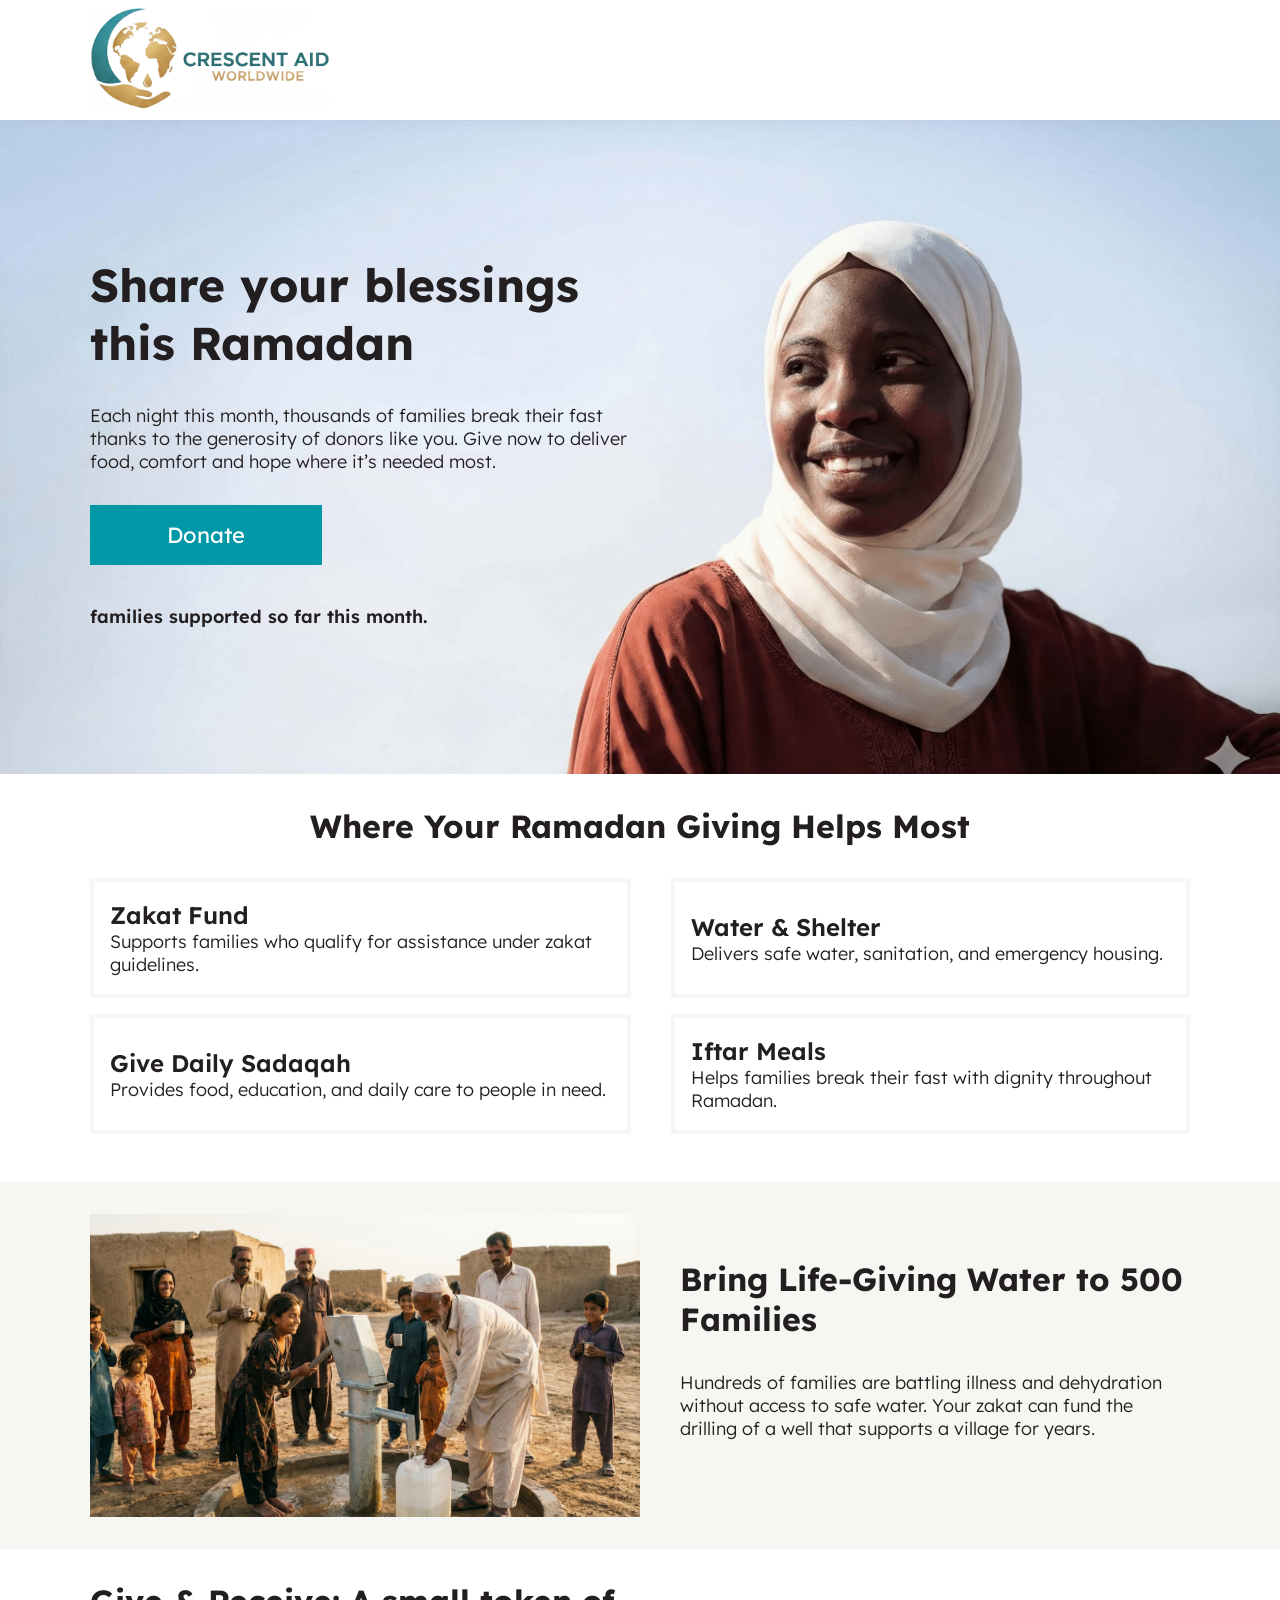
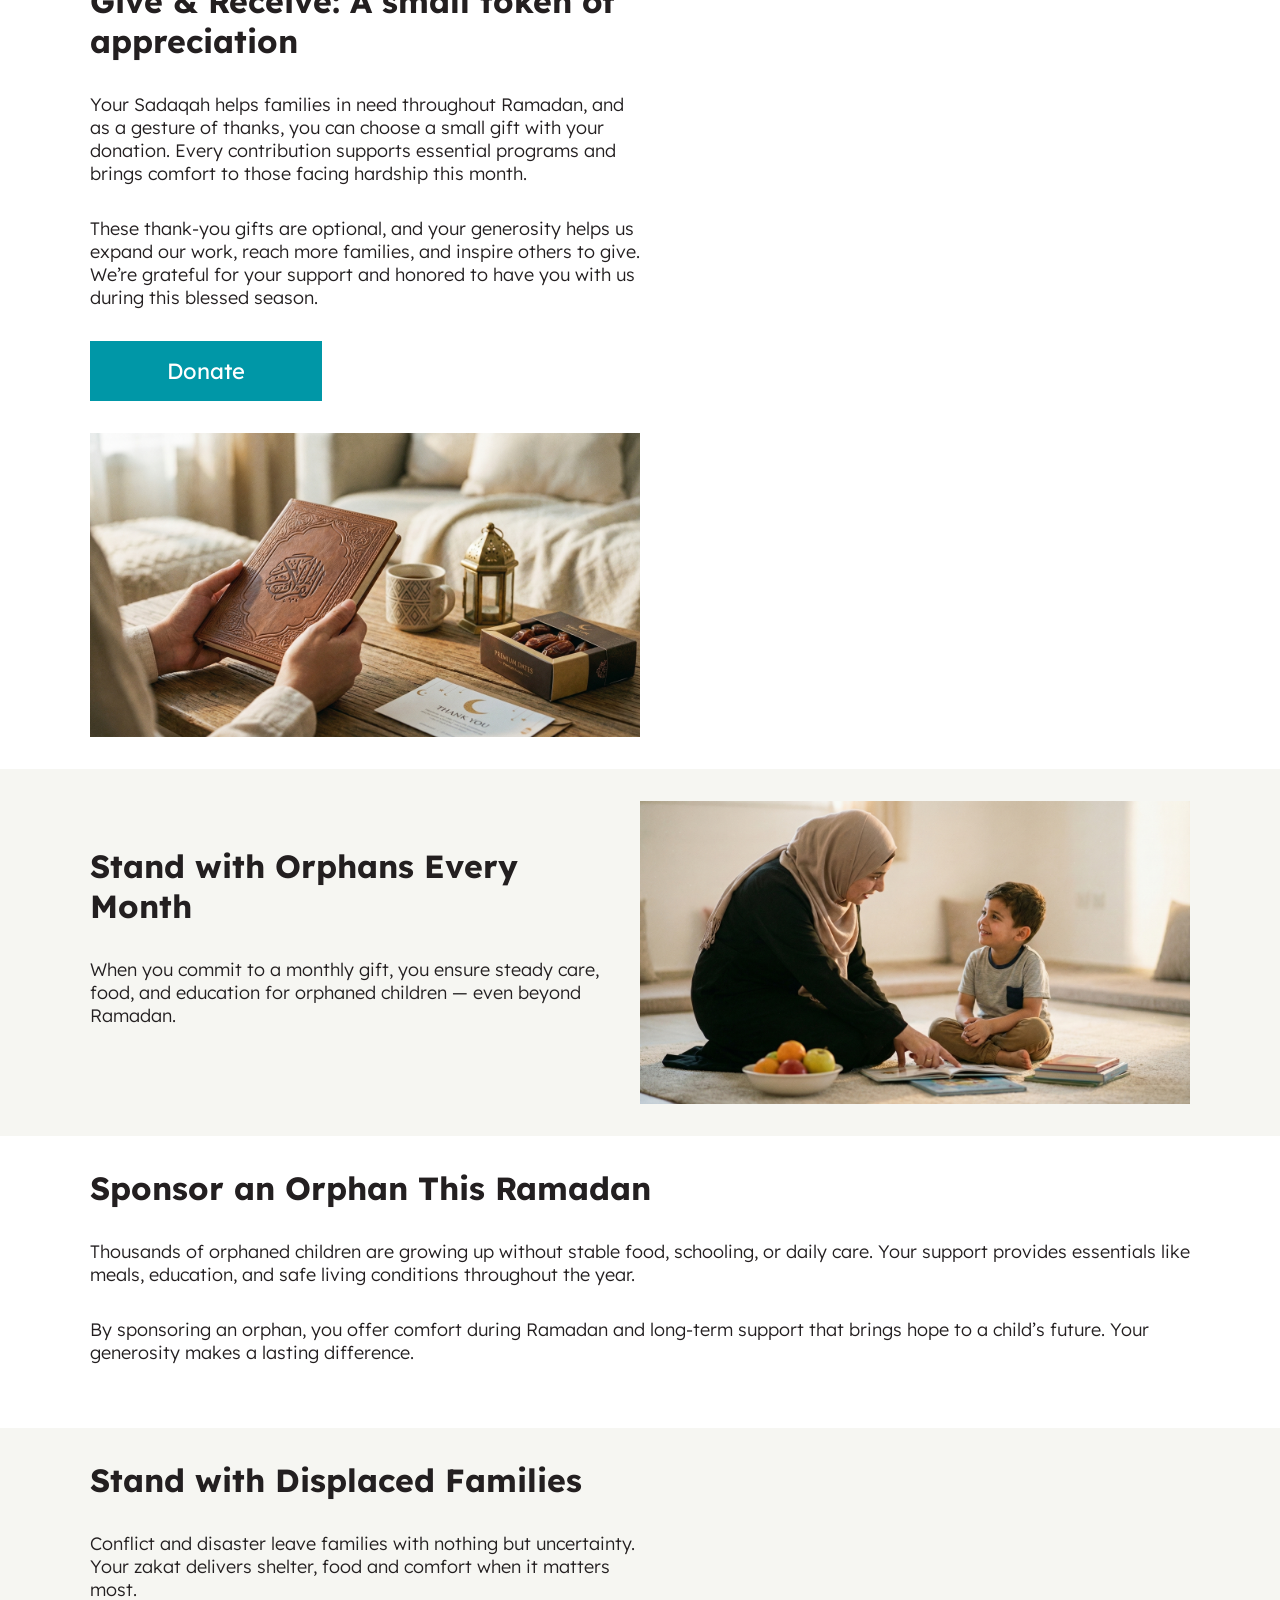
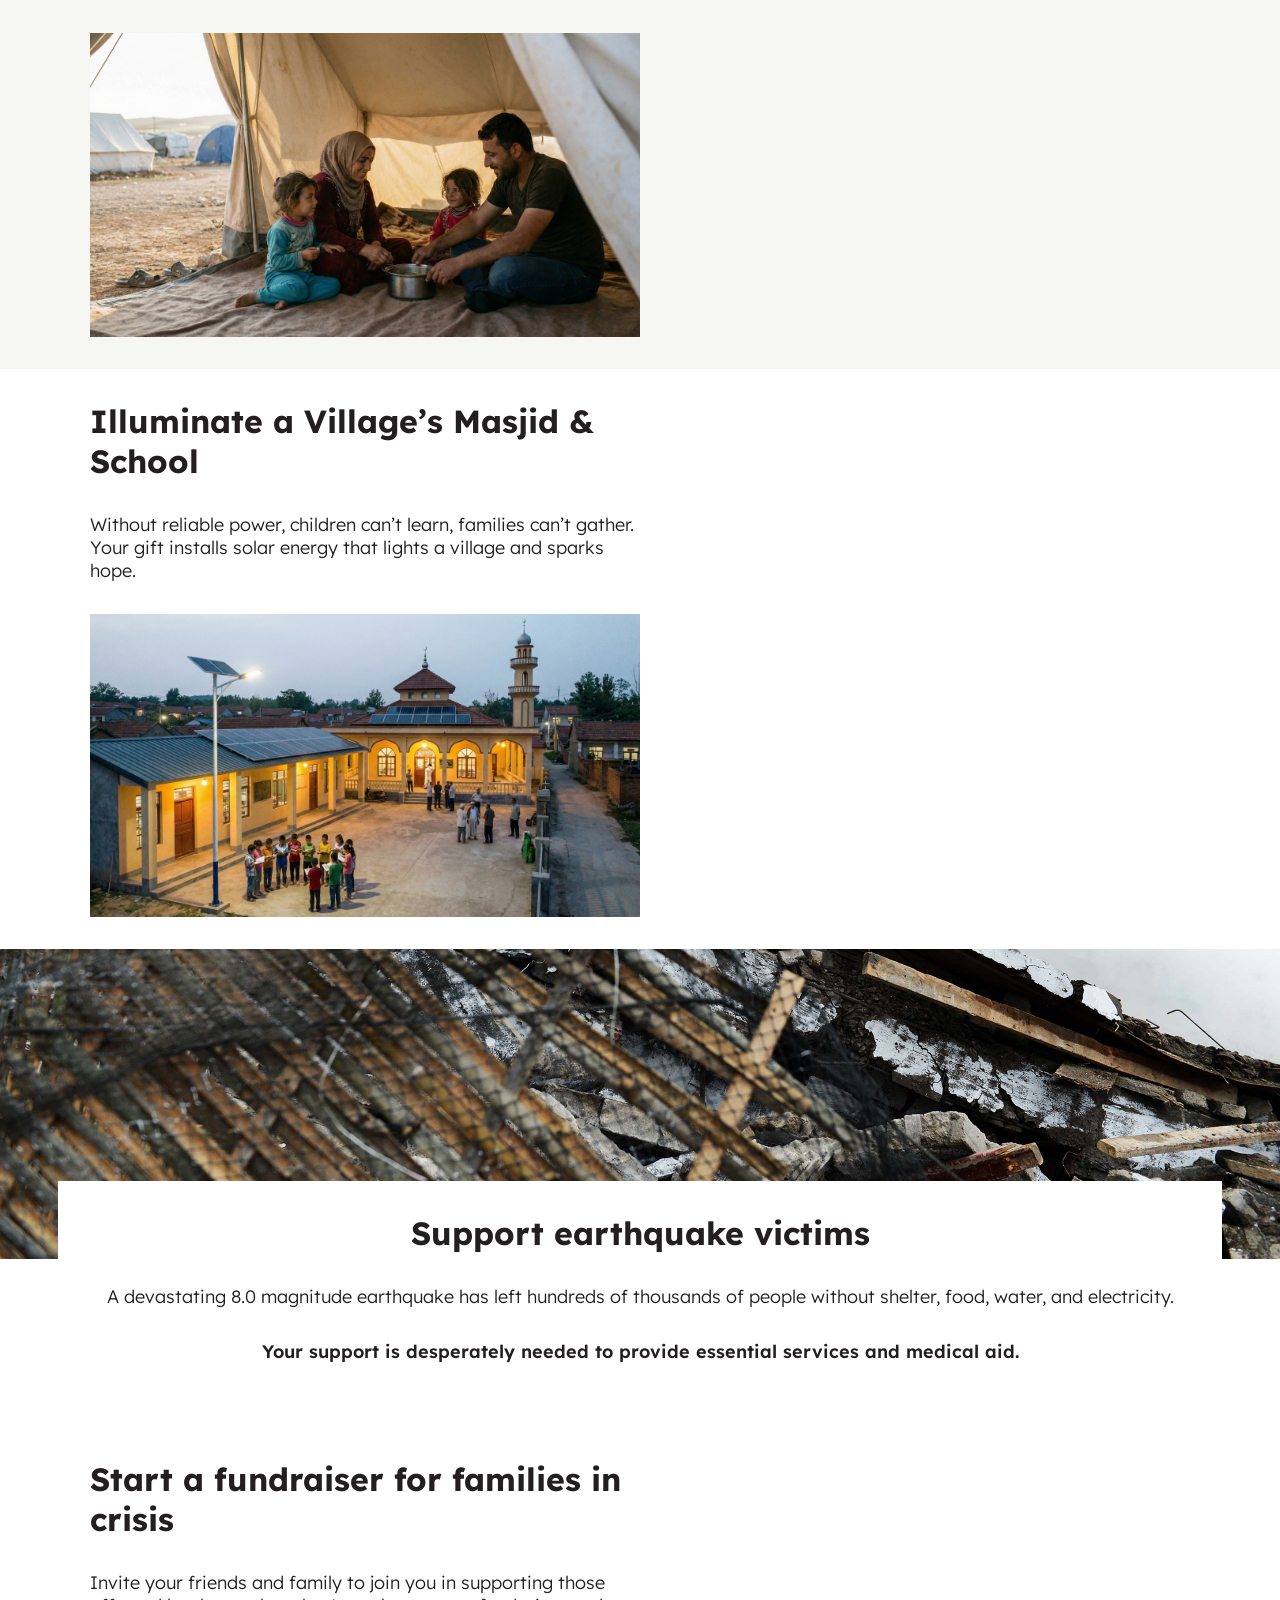
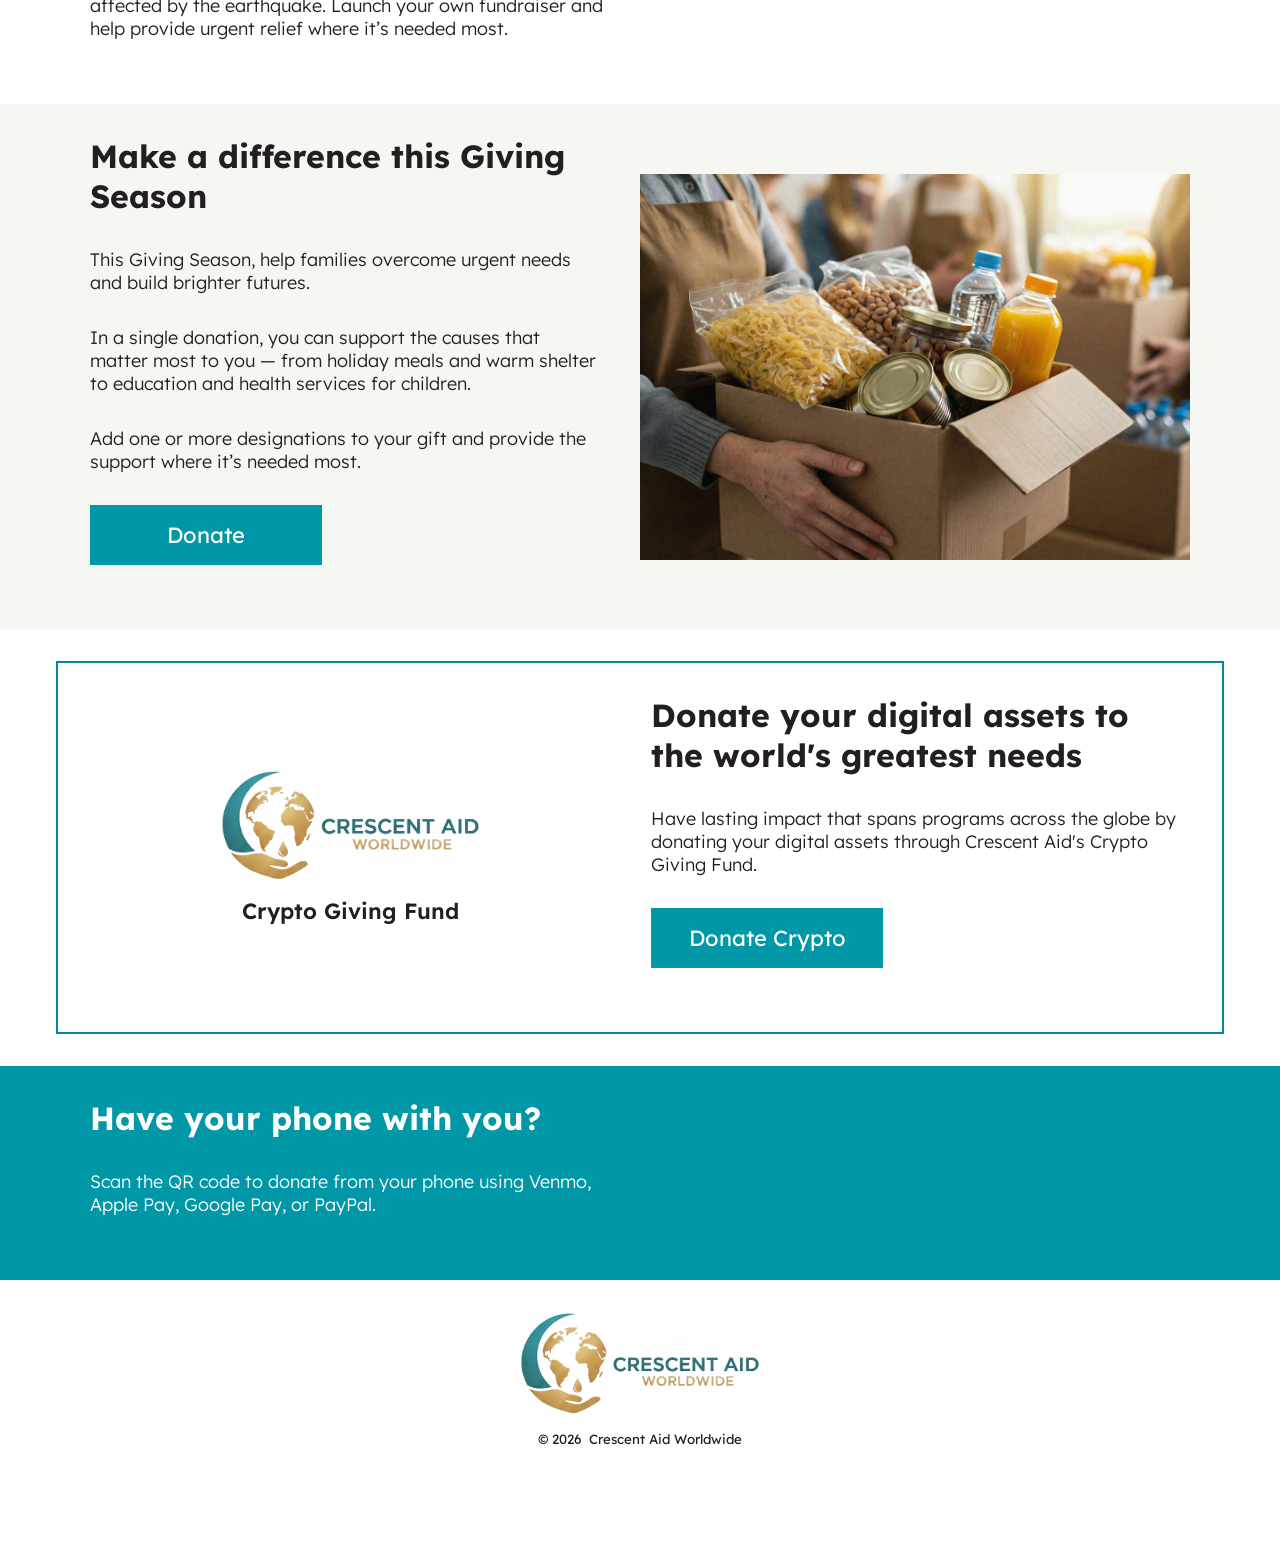
==== index.html @ b65fd10d "Upload" ====
<!DOCTYPE html>
<html lang="en">

<head>
    <meta charset="UTF-8">
    <meta name="viewport" content="width=device-width, initial-scale=1.0">
    <link rel="apple-touch-icon" sizes="180x180" href="assets/img/apple-touch-icon.png">
    <link rel="icon" type="image/png" sizes="32x32" href="assets/img/favicon-32x32.png">
    <link rel="icon" type="image/png" sizes="16x16" href="assets/img/favicon-16x16.png">
    <link rel="manifest" href="assets/site.webmanifest">
    <!-- Fundraise Up: the new standard for online giving -->
    <script>
        (function (w, d, s, n, a) {
            if (!w[n]) {
                var l = 'call,catch,on,once,set,then,track,openCheckout'
                    .split(','), i, o = function (n) {
                        return 'function' == typeof n ? o.l.push([arguments]) && o
                            : function () { return o.l.push([n, arguments]) && o }
                    }, t = d.getElementsByTagName(s)[0],
                    j = d.createElement(s); j.async = !0; j.src = 'https://cdn.fundraiseup.com/widget/' + a + '';
                t.parentNode.insertBefore(j, t); o.s = Date.now(); o.v = 5; o.h = w.location.href; o.l = [];
                for (i = 0; i < 8; i++)o[l[i]] = o(l[i]); w[n] = o
            }
        })(window, document, 'script', 'FundraiseUp', 'ALWEMPLB');
        window.fundraiseup_livemode = false;
    </script>
    <link rel="stylesheet" href="assets/css/style.css">
    <!-- End Fundraise Up -->
    <title>Crescent Aid Worldwide</title>
</head>

<body>
    <header>
        <div class="container">
            <nav>
                <a href="index.html">
                    <img src="assets/img/crescent-logo.png" alt="Crescent Aid">
                </a>
                <a href="#XCPNNKBZ" style="display: none"></a>
            </nav>
        </div>
    </header>
    <main>
        <section id="hero">
            <div class="container">
                <div class="two-columns">
                    <div class="column">
                        <h1>Share your blessings this Ramadan</h1>
                        <p>Each night this month, thousands of families break their fast thanks to the generosity of
                            donors like you. Give now to deliver food, comfort and hope where it’s needed most.</p>
                        <div class="two-columns">
                            <div class="column">
                                <a href="https://crescent-aid-worldwide.donorsupport.co/-/XYVFPHYP"
                                    class="button" id="hero-donate">Donate</a>
                            </div>
                            <div class="column">
                                <a href="#XHHETBQG" style="display: none"></a>
                            </div>
                        </div>
                        <br>
                        <br>
                        <strong>
                            <a href="#XFBHSHKQ" style="display: none"></a> families supported so far this month.
                        </strong>
                    </div>
                    <div class="column">&nbsp;</div>
                </div>
            </div>
        </section>
        <section id="programs">
            <div class="container">
                <center>
                    <h1>Where Your Ramadan Giving Helps Most</h1>
                </center>
                <div class="two-columns">
                    <div class="column">
                        <div class="program-tile">
                            <a href="https://crescent-aid-worldwide.donorsupport.co/-/XQKKMQLA">
                                <strong>Zakat Fund</strong>
                                <p>Supports families who qualify for assistance under zakat guidelines.</p>
                            </a>
                        </div>
                        <div class="program-tile">
                            <a href="https://crescent-aid-worldwide.donorsupport.co/-/XCNAYQDT">
                                <strong>Give Daily Sadaqah</strong>
                                <p>Provides food, education, and daily care to people in need.</p>
                            </a>
                        </div>
                    </div>
                    <div class="column">
                        <div class="program-tile">
                            <a href="https://crescent-aid-worldwide.donorsupport.co/-/XJLLDXKK">
                                <strong>Water & Shelter</strong>
                                <p>Delivers safe water, sanitation, and emergency housing.</p>
                            </a>
                        </div>
                        <div class="program-tile">
                            <a
                                href="https://crescent-aid-worldwide.donorsupport.co/page/FUNYKXNSPBM?fundraiseupLivemode=no">
                                <strong>Iftar Meals</strong>
                                <p>Helps families break their fast with dignity throughout Ramadan.</p>
                            </a>
                        </div>
                    </div>
                </div>
            </div>
        </section>
        <section id="featured-program" class="gray-section">
            <div class="container">
                <div class="two-columns">
                    <div class="column">
                        <img src="assets/img/well-drilling.png" alt="">
                    </div>
                    <div class="column">
                        <h1>Bring Life-Giving Water to 500 Families</h1>
                        <p>Hundreds of families are battling illness and dehydration without access to safe water. Your
                            zakat
                            can
                            fund the drilling of a well that supports a village for years.</p>
                        <a href="#XKQRDMER" style="display: none"></a>
                    </div>
                </div>
            </div>
        </section>
        <section id="premiums">
            <div class="container">
                <div class="two-columns">
                    <div class="column">
                        <h1>Give & Receive: A small token of appreciation</h1>
                        <p>Your Sadaqah helps families in need throughout Ramadan, and as a gesture of thanks, you can
                            choose a small gift with your donation. Every contribution supports essential programs and
                            brings comfort to those facing hardship this month.</p>
                        <p>These thank-you gifts are optional, and your generosity helps us expand our work, reach more
                            families, and inspire others to give. We’re grateful for your support and honored to have
                            you
                            with us during this blessed season.</p>
                        <a href="https://crescent-aid-worldwide.donorsupport.co/-/XLHMZVMA?fundraiseupLivemode=no"
                            class="button">Donate</a>
                        <img src="assets/img/premium.png" alt="">
                    </div>
                    <div class="column full end">
                        <a href="#XGTQKRDZ" style="display: none"></a>
                    </div>
                </div>
            </div>
        </section>
        <section id="recurring" class="gray-section">
            <div class="container">
                <div class="two-columns">
                    <div class="column">
                        <h1>Stand with Orphans Every Month</h1>
                        <p>When you commit to a monthly gift, you ensure steady care, food, and education for orphaned
                            children
                            — even beyond Ramadan.</p>
                        <a href="#XKPEEFWL" style="display: none"></a>
                    </div>
                    <div class="column">
                        <img src="assets/img/recurring.png" alt="">
                    </div>
                </div>
            </div>
        </section>
        <section id="child-sponsorship">
            <div class="container">
                <h1>Sponsor an Orphan This Ramadan</h1>
                <p>Thousands of orphaned children are growing up without stable food, schooling, or daily care. Your
                    support provides essentials like meals, education, and safe living conditions throughout the year.
                </p>
                <p>By sponsoring an orphan, you offer comfort during Ramadan and long-term support that brings hope to a
                    child’s future. Your generosity makes a lasting difference.</p>
                <div class="list">
                    <div class="sponsor-item">
                        <a href="#XHRJDLZR" style="display: none"></a>
                    </div>
                    <div class="sponsor-item">
                        <a href="#XFBPJKSA" style="display: none"></a>
                    </div>
                    <div class="sponsor-item">
                        <a href="#XXRVHNDV" style="display: none"></a>
                    </div>
                </div>
            </div>
        </section>
        <section id="displaced" class="gray-section">
            <div class="container">
                <div class="two-columns">
                    <div class="column">
                        <h1>Stand with Displaced Families</h1>
                        <p>Conflict and disaster leave families with nothing but uncertainty. Your zakat delivers
                            shelter,
                            food and comfort when it matters most.</p>
                        <img src="assets/img/displaced-families.png" alt="">
                        <a href="#XNPBPHBP" style="display: none"></a>
                    </div>
                    <div class="column full end">
                        <a href="#XFFDXUQJ" style="display: none"></a>
                    </div>
                </div>

            </div>
        </section>
        <section id="illuminate">
            <div class="container">
                <div class="two-columns">
                    <div class="column">
                        <h1>Illuminate a Village’s Masjid & School</h1>
                        <p>Without reliable power, children can’t learn, families can’t gather. Your gift installs solar
                            energy that lights a village and sparks hope.</p>
                        <img src="assets/img/village.png" alt="">
                    </div>
                    <div class="column">
                        <a href="#XYCYQUXX" style="display: none"></a>
                    </div>
                </div>
            </div>
        </section>
        <section id="earthquake" class="gray-section">
            <div class="container">
                <center>
                    <h1>Support earthquake victims</h1>
                    <p>A devastating 8.0 magnitude earthquake has left hundreds of thousands of people without shelter,
                        food, water, and electricity.</p>
                    <p><strong>Your support is desperately needed to provide essential services and medical
                            aid.</strong>
                    </p>
                    <a href="#XFSWQLDR" style="display: none"></a>
                </center>
            </div>
        </section>
        <section id="fundraiser">
            <div class="container">
                <div class="two-columns">
                    <div class="column">
                        <h1>Start a fundraiser for families in crisis</h1>
                        <p>Invite your friends and family to join you in supporting those affected by the earthquake.
                            Launch your own fundraiser and help provide urgent relief where it’s needed most.</p>
                        <a href="#XDPKWCQW" style="display: none"></a>
                    </div>
                    <div class="column">
                        <a href="#XNLYCWAS" style="display: none"></a>
                    </div>
                </div>
            </div>
        </section>
        <section id="multi-designation" class="gray-section">
            <div class="container">
                <div class="two-columns">
                    <div class="column">
                        <h1>Make a difference this Giving Season</h1>
                        <p>This Giving Season, help families overcome urgent needs and build brighter futures.</p>
                        <p>In a single donation, you can support the causes that matter most to you — from holiday meals
                            and warm shelter to education and health services for children.</p>
                        <p>Add one or more designations to your gift and provide the support where it’s needed most.</p>
                        <a href="https://crescent-aid-worldwide.donorsupport.co/page/FUNVZCHWTLK?fundraiseupLivemode=no"
                            class="button">Donate</a>
                    </div>
                    <div class="column">
                        <img src="assets/img/giving-season.png">
                    </div>
                </div>
            </div>
        </section>
        <section id="crypto">
            <div class="container">
                <div class="two-columns">
                    <div class="column crypto">
                        <img src="assets/img/crescent-logo.png" alt="">
                        <strong>Crypto Giving Fund</strong>
                    </div>
                    <div class="column">
                        <h1>Donate your digital assets to the world's greatest needs</h1>
                        <p>Have lasting impact that spans programs across the globe by donating your digital assets
                            through Crescent Aid's Crypto Giving Fund.</p>
                        <a href="https://donate.ropsi.org/page/FUNLNJVRBLV?fundraiseupLivemode=no" class="button">Donate
                            Crypto</a>
                    </div>
                </div>
            </div>
        </section>
        <section id="qr">
            <div class="container">
                <div class="two-columns">
                    <div class="column">
                        <h1>Have your phone with you?</h1>
                        <p>Scan the QR code to donate from your phone using Venmo, Apple Pay, Google Pay, or PayPal.</p>
                    </div>
                    <div class="column">
                        <a href="#XHZMJPAR" style="display: none"></a>
                    </div>
                </div>
            </div>
        </section>
    </main>
    <footer>
        <img src="assets/img/crescent-logo.png" alt="Crescent Aid">
        <small>&copy; <span id="year"></span>&nbsp; Crescent Aid Worldwide</small>
    </footer>
    <script src="assets/js/script.js"></script>
</body>

</html>
---- assets/css/style.css ----
@import url('https://fonts.googleapis.com/css2?family=Lexend:wght@100..900&display=swap');

:root {
    --ramadan-green: #0097a7;
    --ramadan-dark-green: #028a9a;
    --ramadan-gold: #D3AF37;
}

* {
    font-family: "Lexend", sans-serif;
    color: #231f20;
}

img {
    max-width: 100%;
}

body {
    margin: 0;
    min-height: 100vh;
}

header {
    box-shadow: rgba(154, 161, 177, 0.1) 0px 5px 10px;
    width: 100%;
    background-color: #fff;
    position: fixed;
}

nav {
    display: flex;
    height: 120px;
    justify-content: space-between;
    align-items: center;
}

nav img {
    max-width: 240px;
}

main {
    padding-top: 110px;
}

h1 {
    font-size: 32px;
    margin: 0;
    margin-bottom: 2rem;
}

p {
    font-size: 18px;
    font-weight: 300;
    margin: 0;
    margin-bottom: 2rem;
}

strong {
    font-size: 18px;
    font-weight: 600;
}

.container {
    max-width: 1100px;
    margin: 0 auto;
}

section {
    padding: 2rem;
}

.gray-section {
    background: linear-gradient(rgba(246, 246, 242, 1), rgba(246, 246, 242, 1));
}

.button {
    background-color: var(--ramadan-green);
    color: #fff;
    min-width: 200px;
    text-align: center;
    text-decoration: none;
    padding: 1rem;
    margin-bottom: 2rem;
    font-size: 22px;
}

.button:hover {
    background-color: var(--ramadan-dark-green);
}

.two-columns {
    display: flex;
    flex-direction: row;
    justify-content: space-between;
    gap: 2.5rem;
}

.column {
    display: flex;
    flex-direction: column;
    justify-content: center;
    align-items: start;
    max-width: 50%;
}

.column.full {
    width: 100%;
}

.column.end {
    align-items: end;
}

#hero {
    background: url(../img/hero.jpg);
    background-repeat: no-repeat;
    background-size: cover;
    min-height: 600px;
    background-position-y: center;
    background-position-x: right;
    display: flex;
    flex-direction: column;
    justify-content: center;
    align-items: start;
}

#hero h1 {
    font-size: 46px;
}

#hero-donate {
    margin-bottom: 0;
}

/* Programs */
.program-tile {
    border: 4px solid #f6f6f2;
    width: 100%;
    display: flex;
    flex-direction: column;
    justify-content: center;
    align-items: start;
    margin-bottom: 1rem;
    min-height: 120px;
    padding: 1rem;
    box-sizing: border-box;
}

.program-tile:hover {
    border-color: var(--ramadan-green);
}

.program-tile a {
    text-decoration: none;
}

.program-tile a strong {
    font-size: 24px;
}

.program-tile a p {
    margin: 0;
}

/* Sponsor a child */
.list {
    display: flex;
    flex-direction: row;
    justify-content: space-between;
    align-items: start;
}

/* Earthquake */
#earthquake {
    background-image: url(../img/AdobeStock_74107816.jpg) !important;
    background-size: cover;
    background-repeat: no-repeat;
    background-position-x: center;
    background-position-y: 100%;
}

#earthquake .container {
    background-color: #fff;
    padding: 2rem;
    position: relative;
    top: 200px;
}

/* Fundraiser */
#fundraiser {
    padding-top: 200px;
}

/* Crypto */
#crypto .container {
    padding: 2rem;
    border: 2px solid var(--ramadan-dark-green);
}


.crypto {
    display: flex;
    flex-direction: column;
    justify-content: center;
    align-items: center;
    width: 100%;
}

.crypto img {
    max-width: 260px;
    margin: 0 auto;
    margin-bottom: 1rem;
}

.crypto strong {
    font-size: 22px;
}

#qr {
    background-color: var(--ramadan-green);
}

#qr h1,
#qr p {
    color: #fff;
}

footer {
    padding: 2rem ;
    padding-bottom: 6rem;
    display: flex;
    flex-direction: column;
    justify-content: center;
    align-items: center;
}

footer img {
    max-width: 240px;
    margin-bottom: 1rem;
}

@media(max-width:767px){
    section {
        padding: 2rem 1rem;
    }
    
    .two-columns {
        flex-direction: column;
    }

    .list {
        flex-direction: column;
    }

    .column {
        width: 100%;
        max-width: 100%;
    }
}
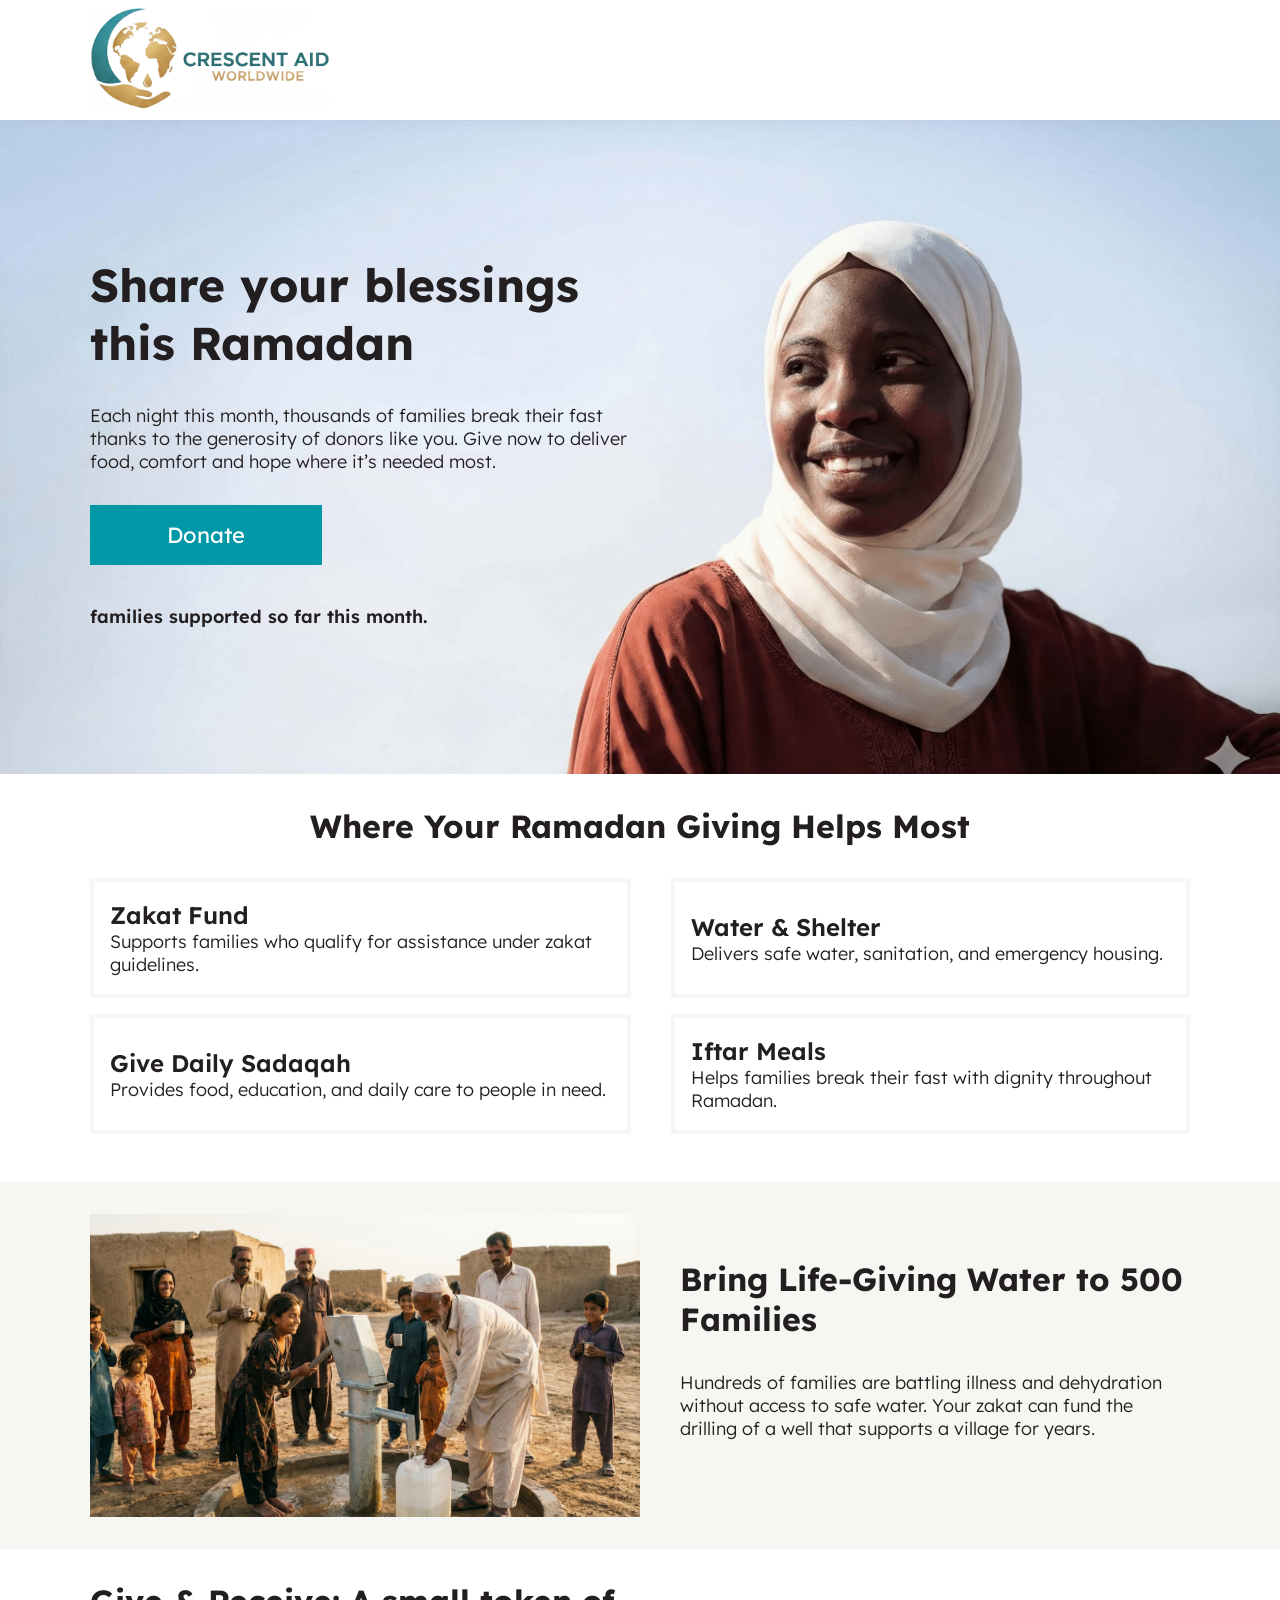
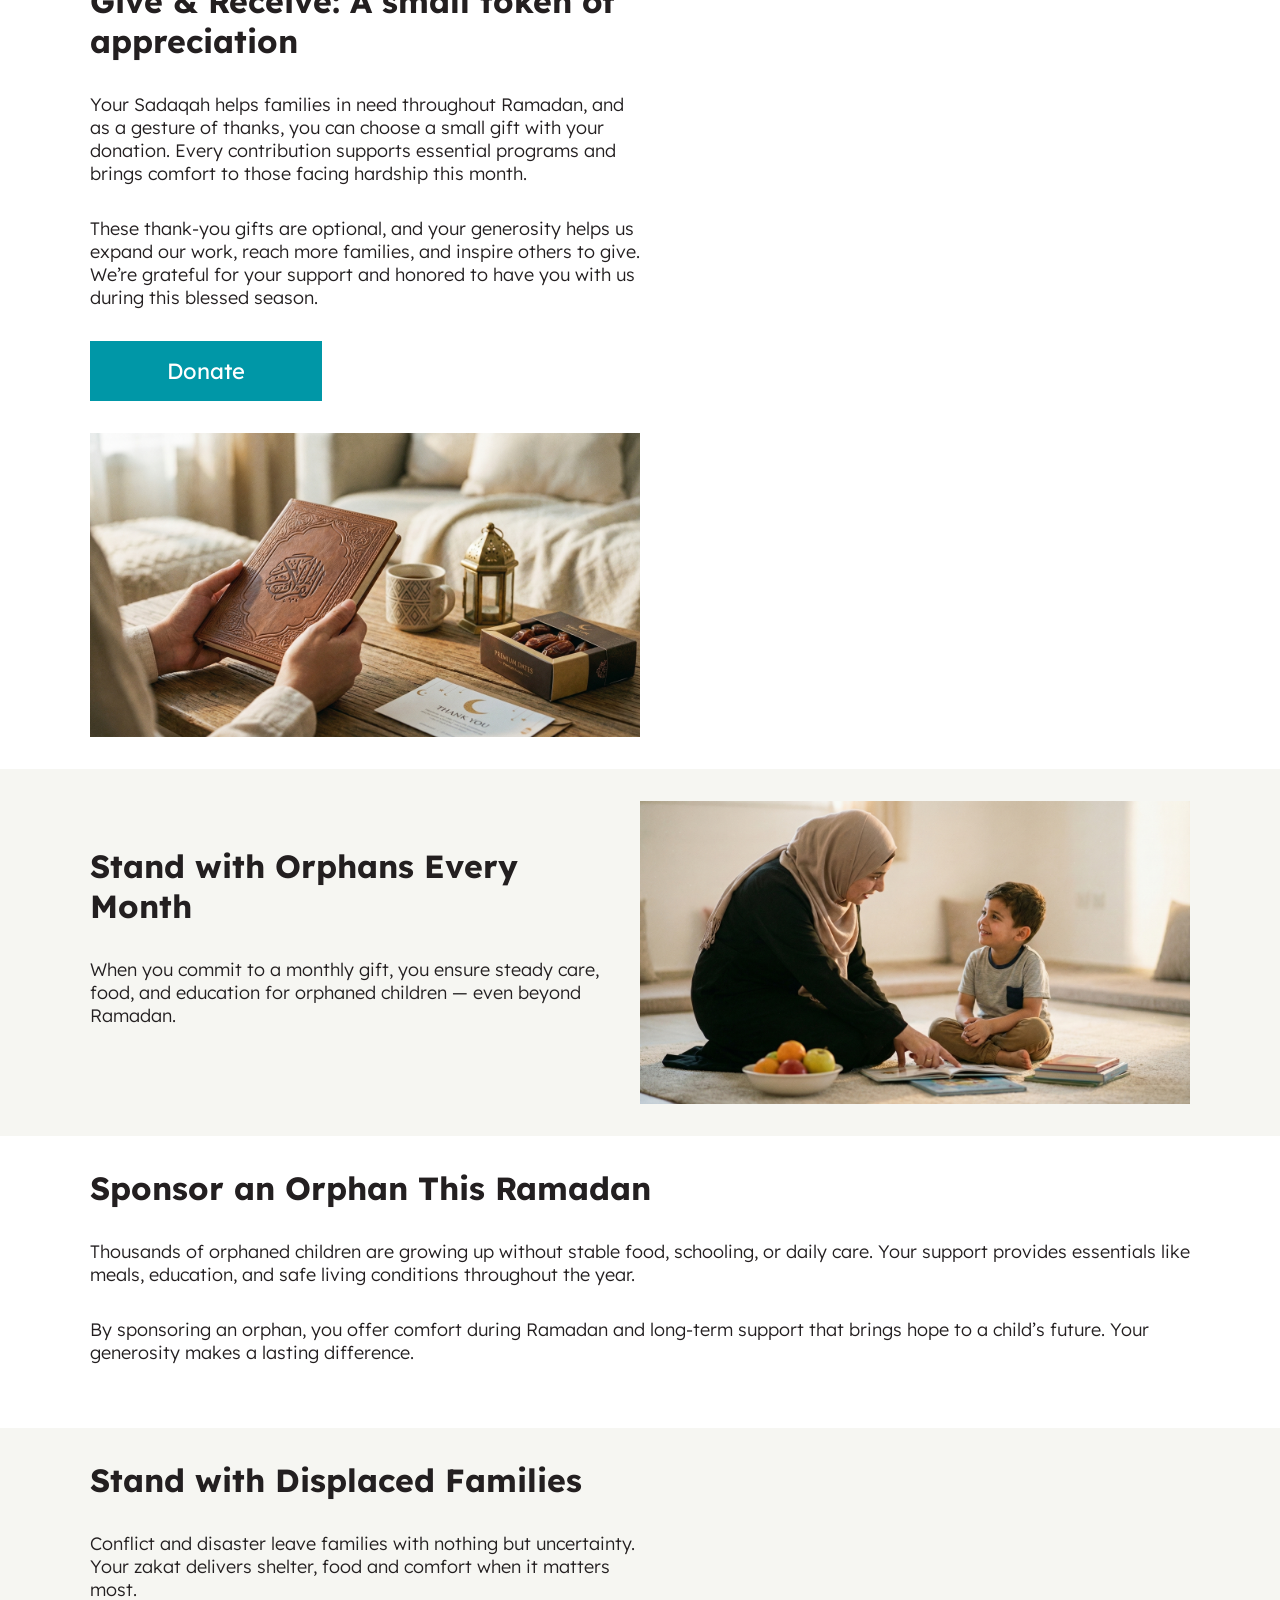
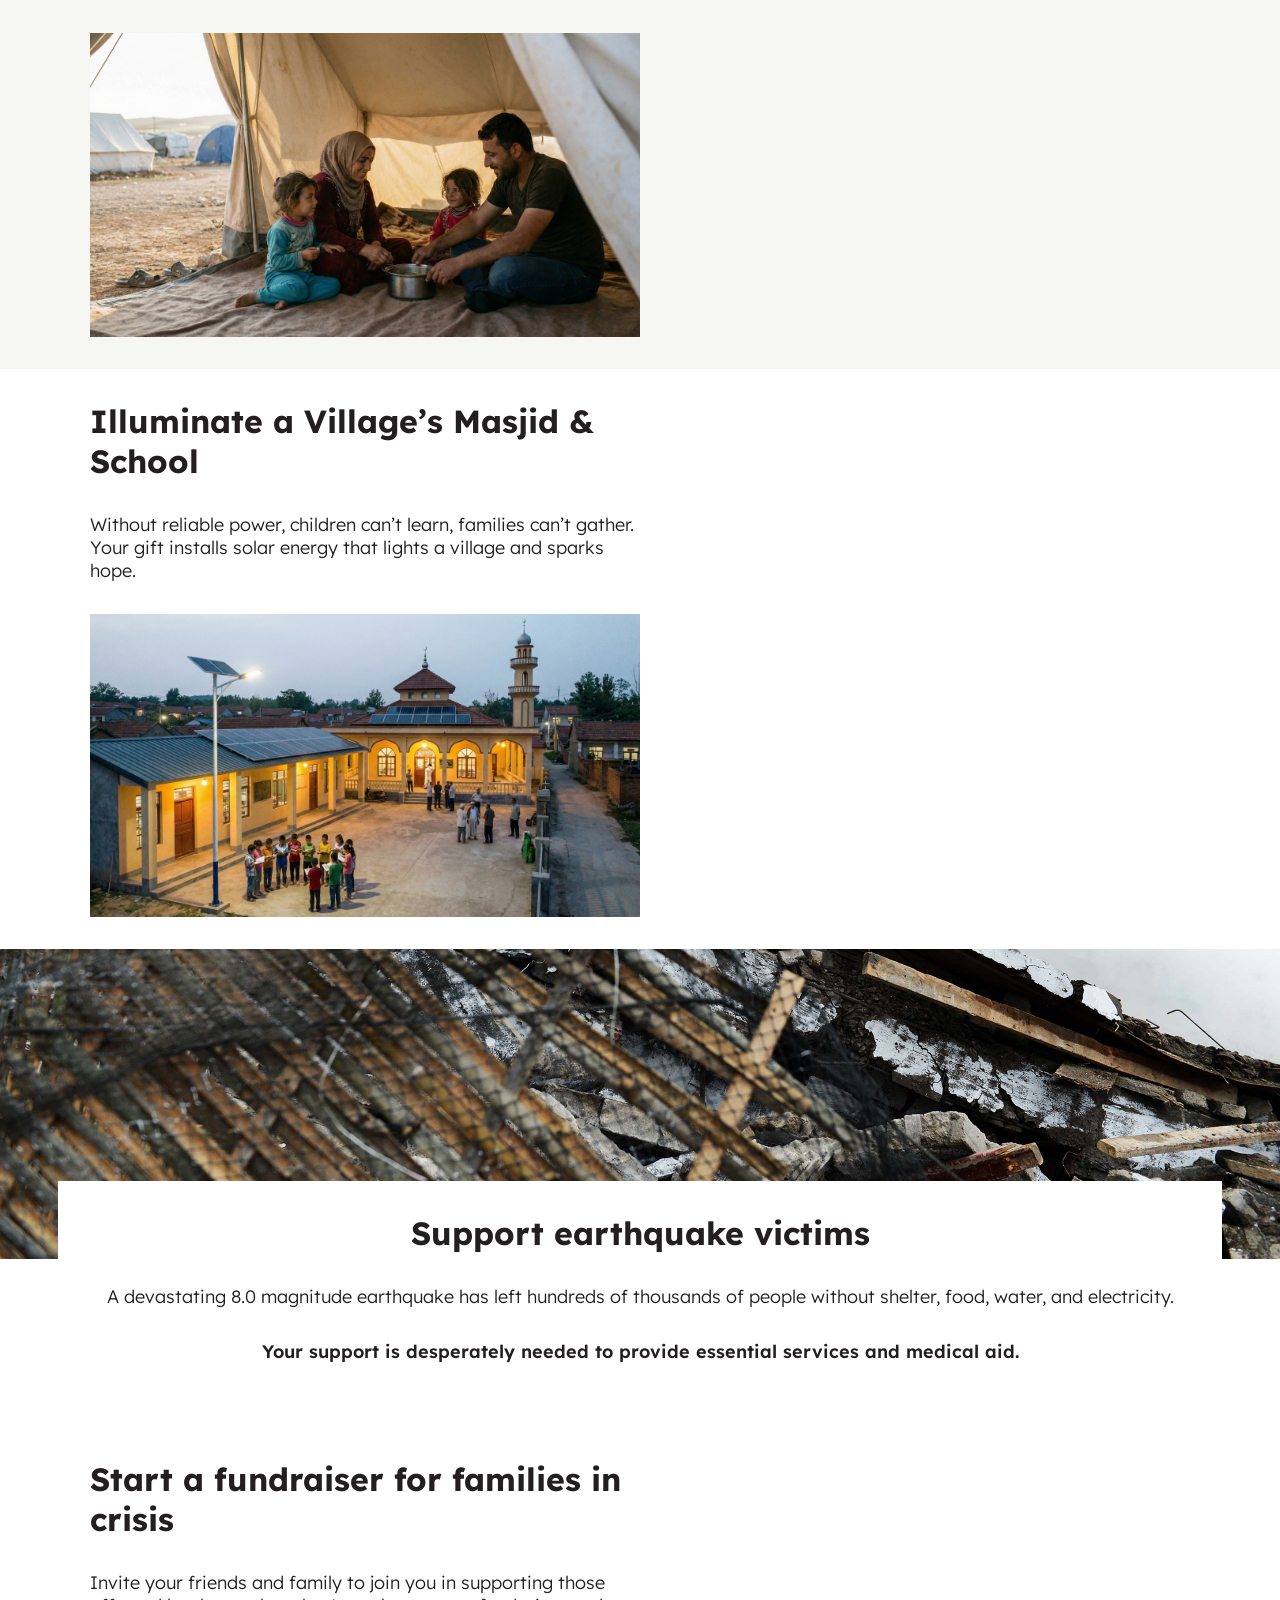
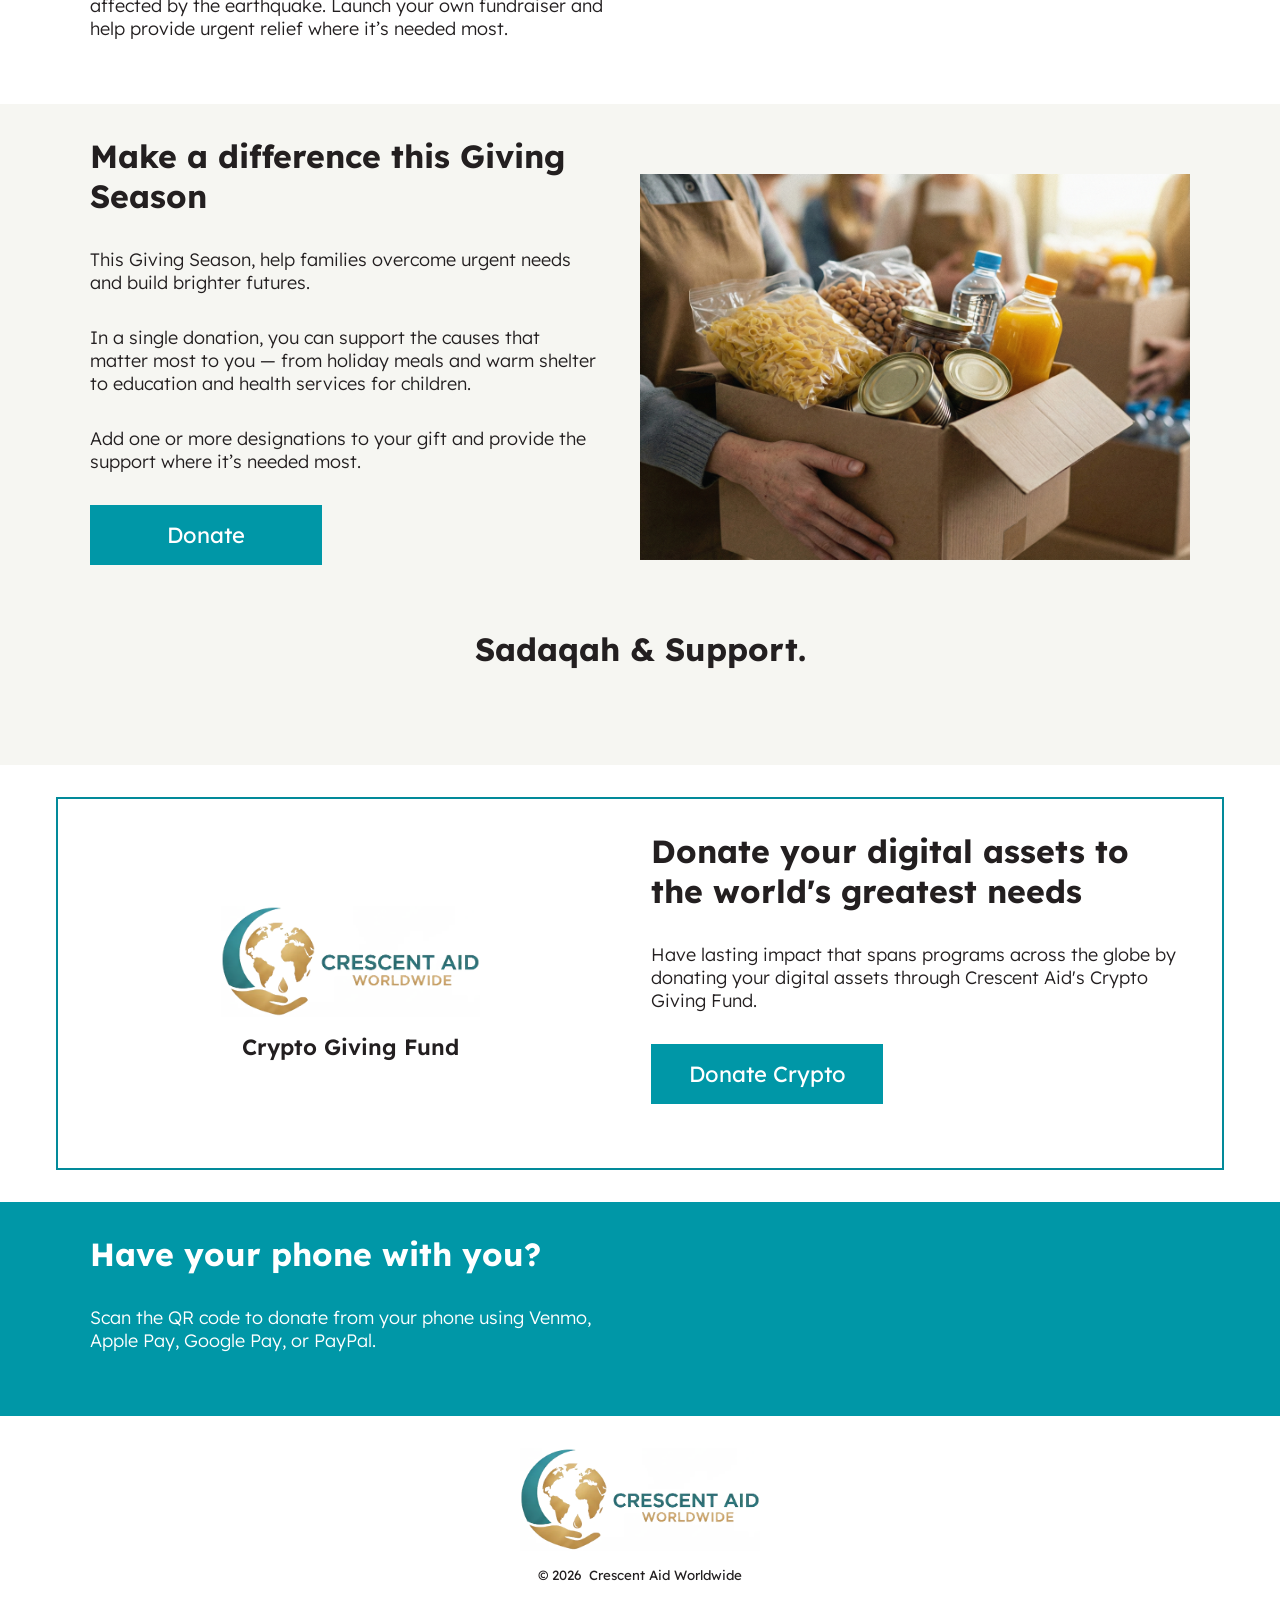
==== commit ab0426f9: "add catalog" ====
--- a/index.html
+++ b/index.html
@@ -259,6 +259,11 @@
                     </div>
                 </div>
             </div>
+            <section id="giving-cart" class="gray-section">
+           <h1 style="text-align:center;">Sadaqah & Support.</h1>
+ 
+             <a href="#FUNNRMBUXZS" style="display: none"></a>
+        </section>
         </section>
         <section id="crypto">
             <div class="container">
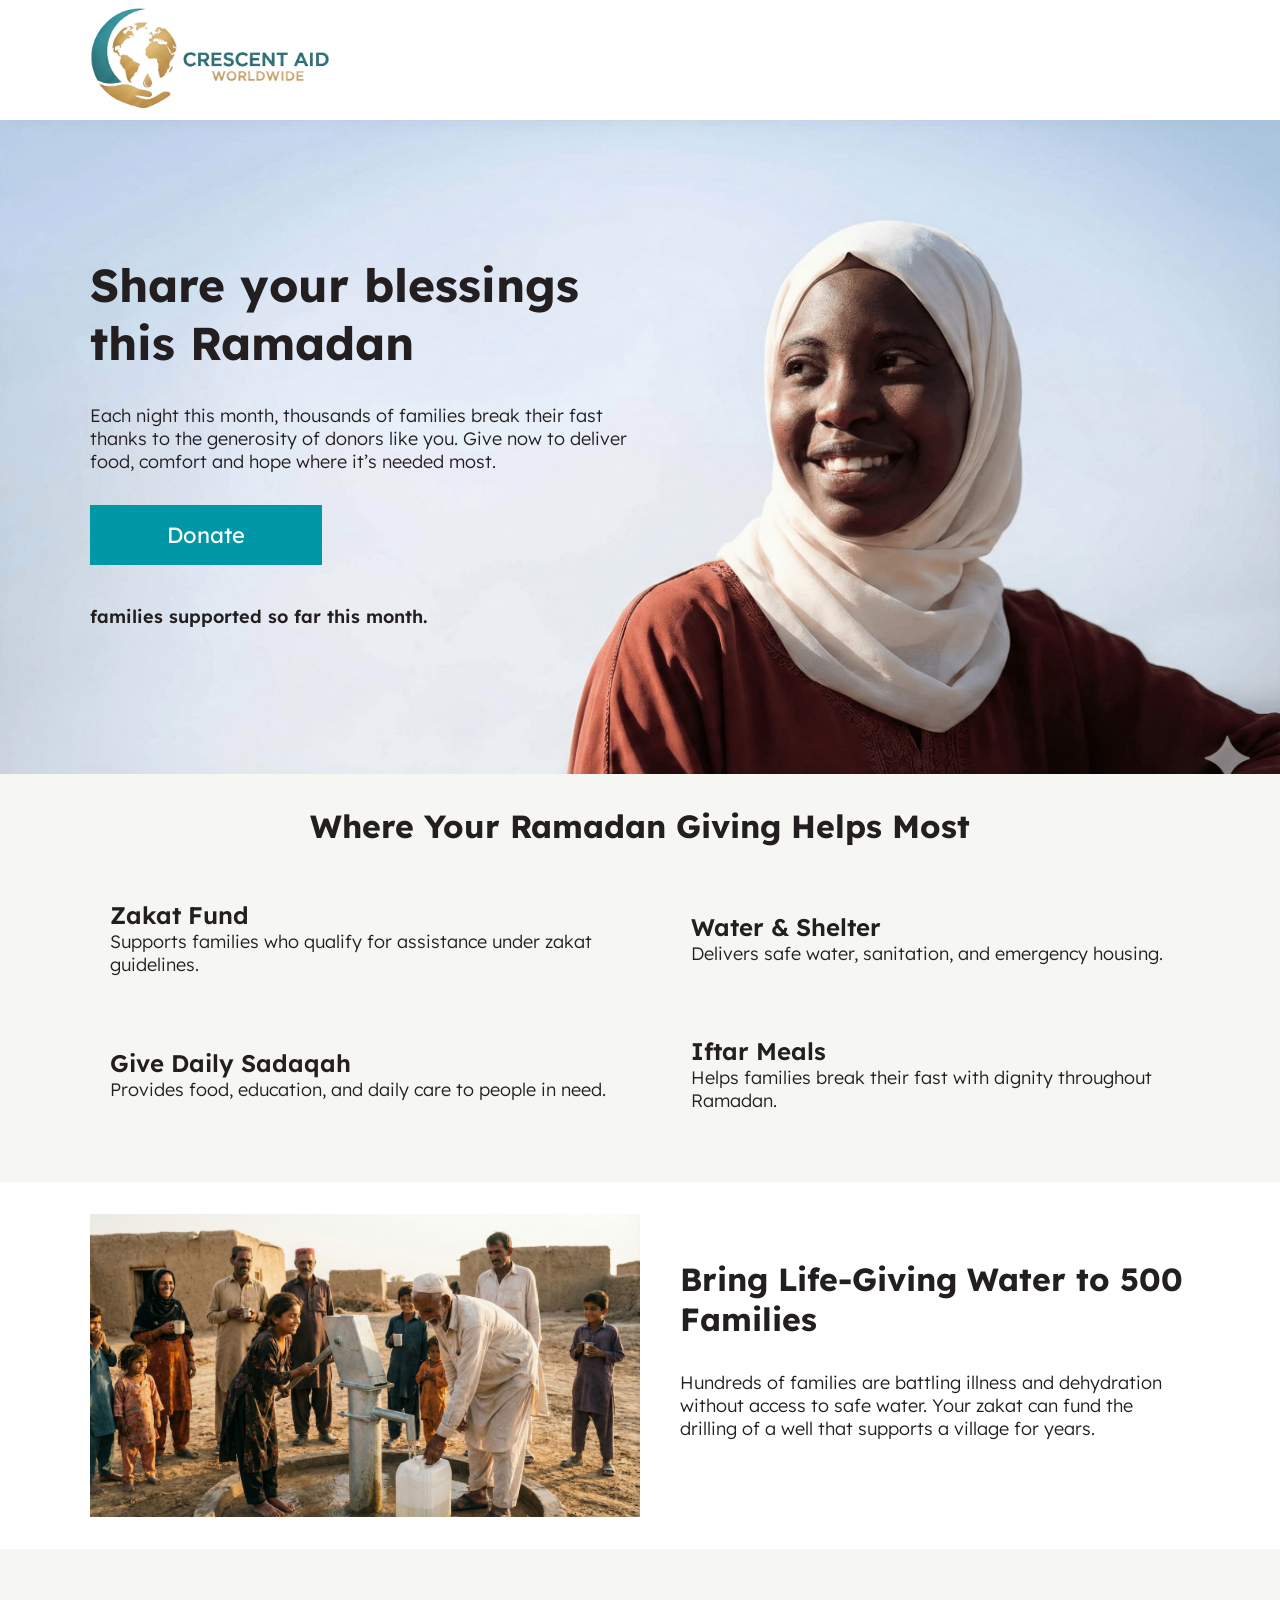
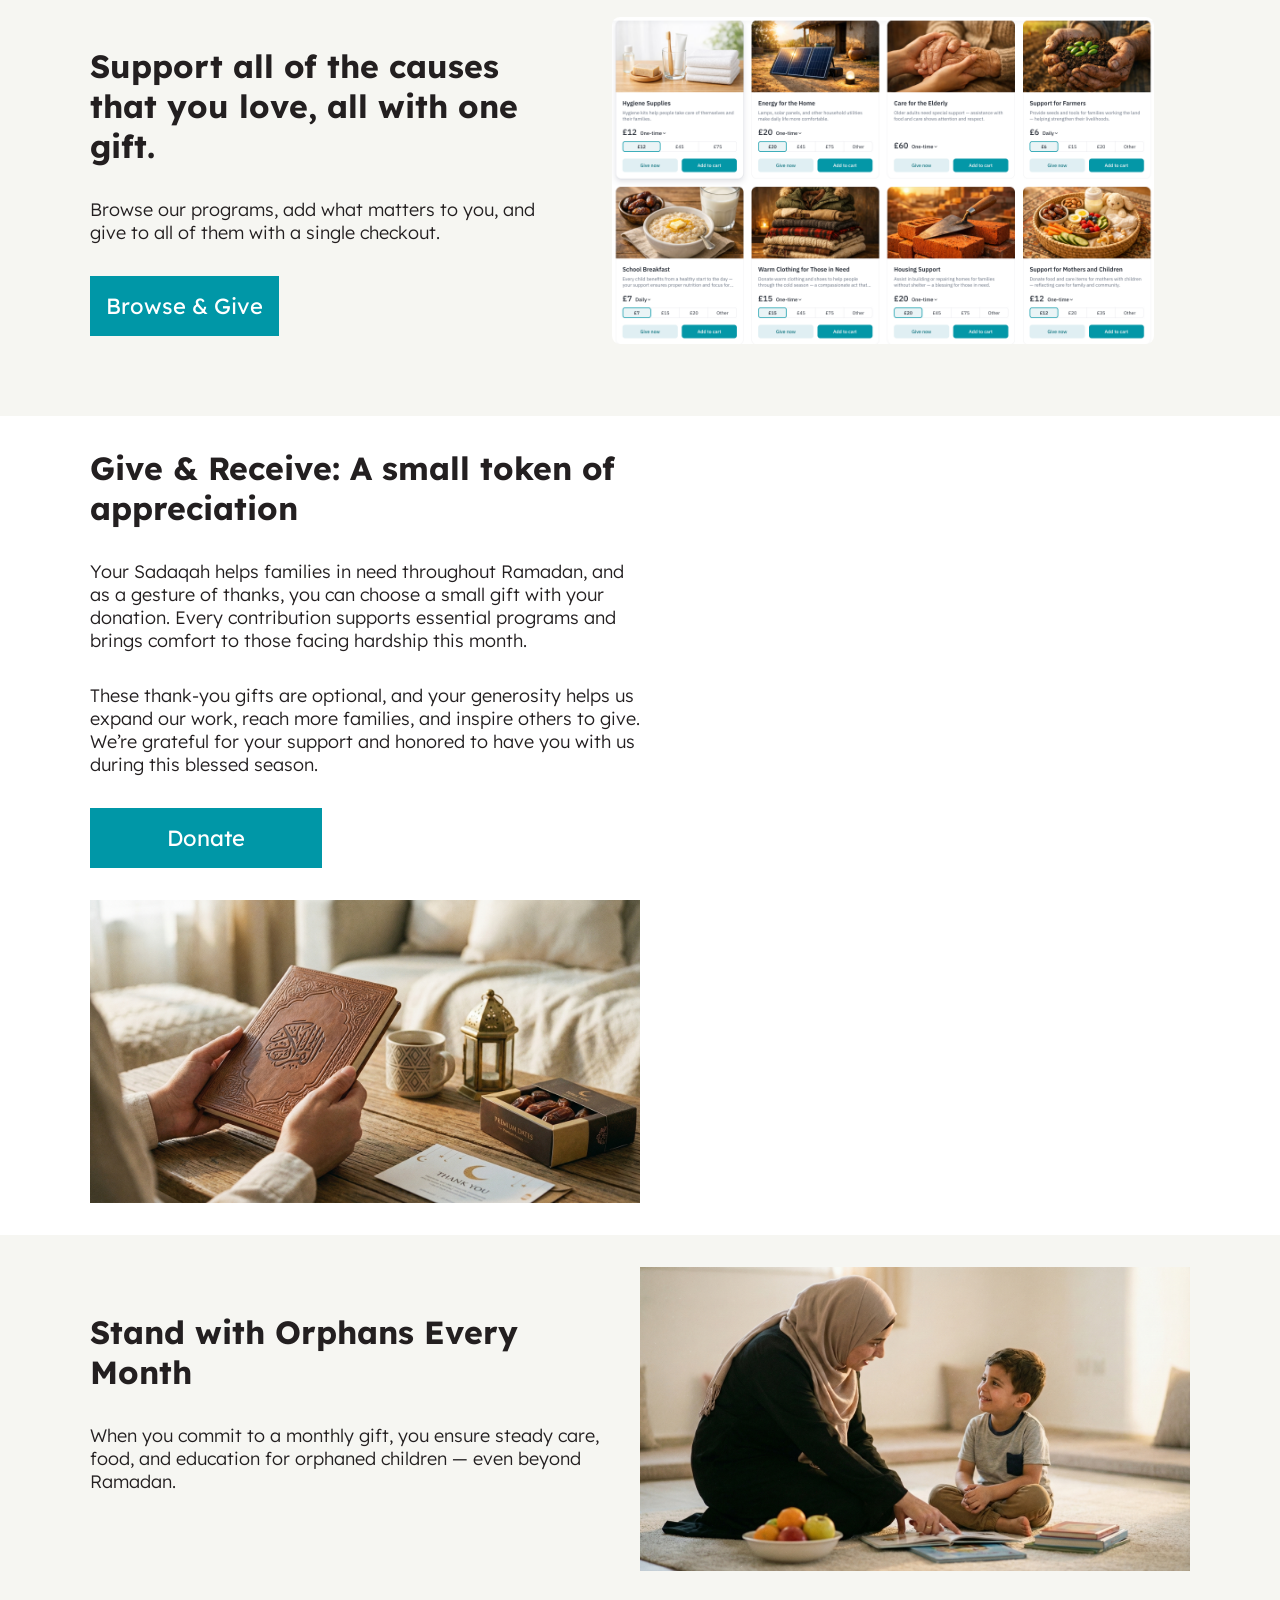
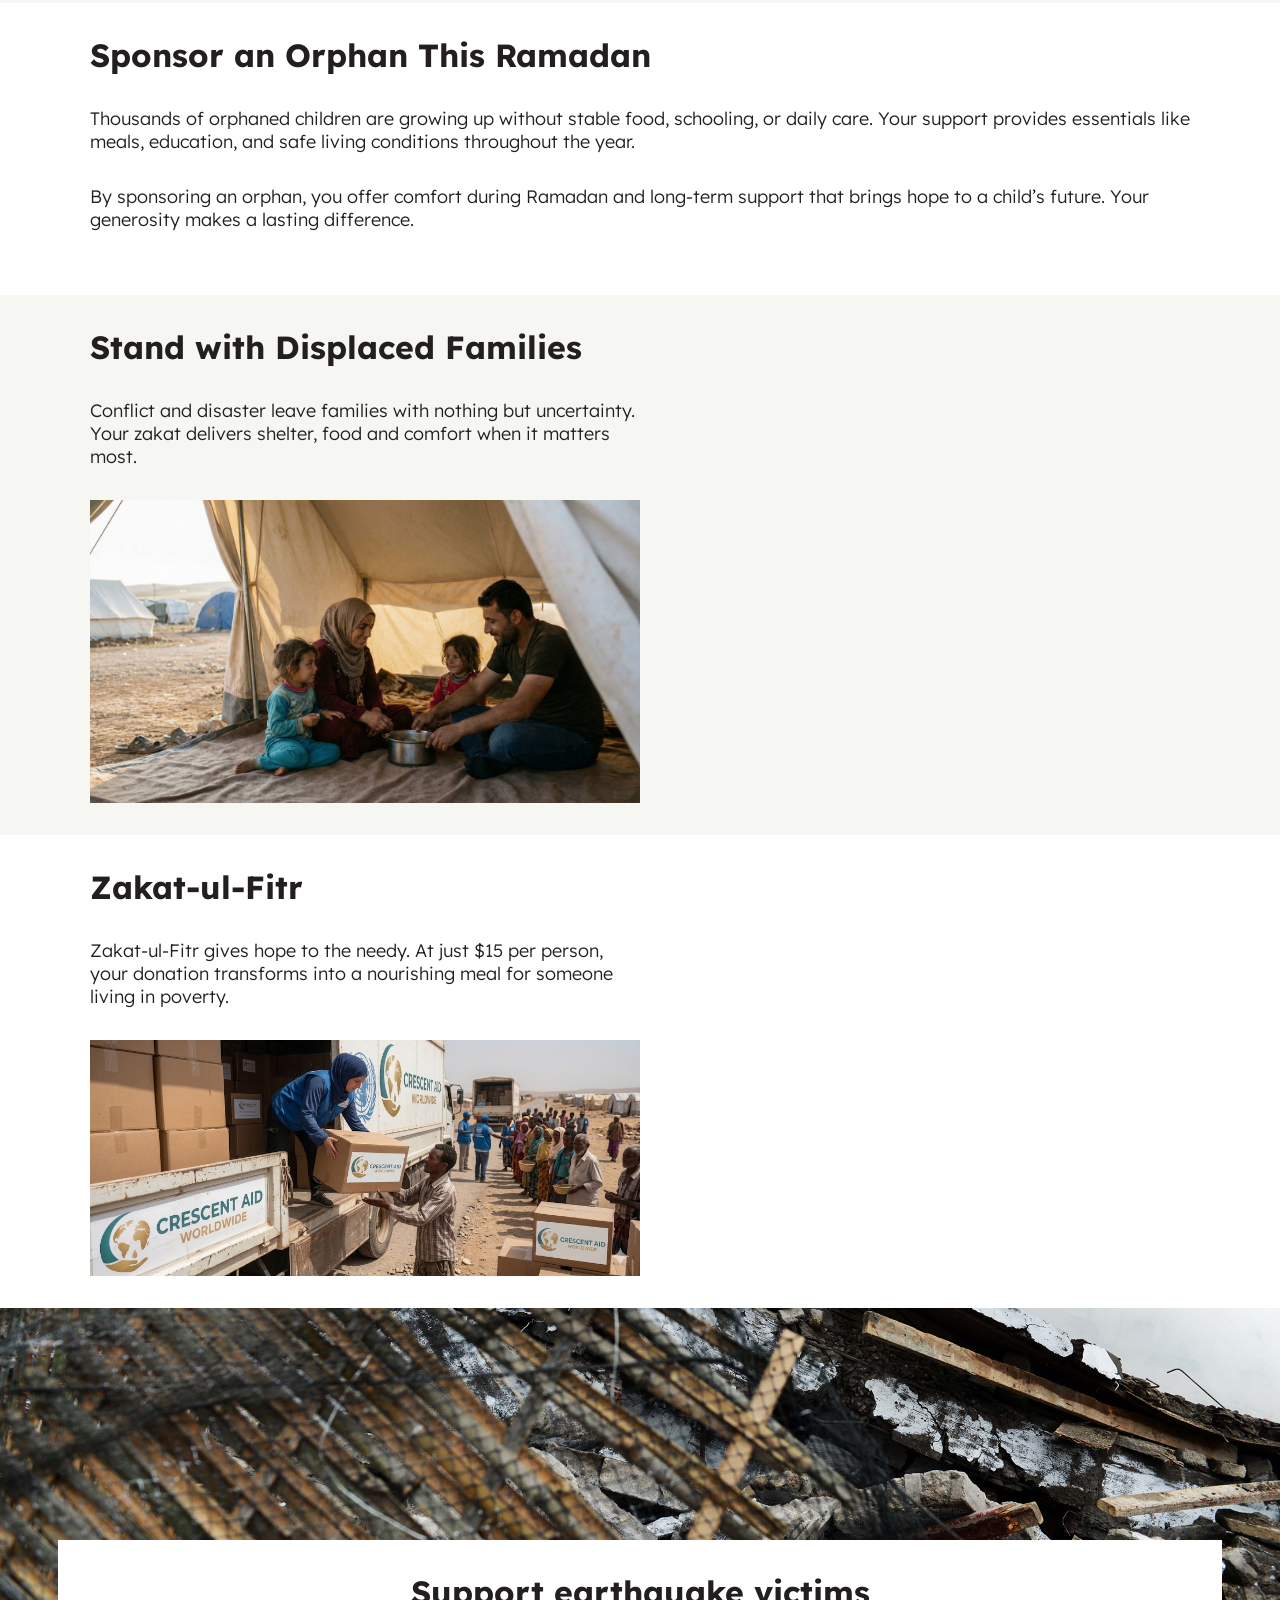
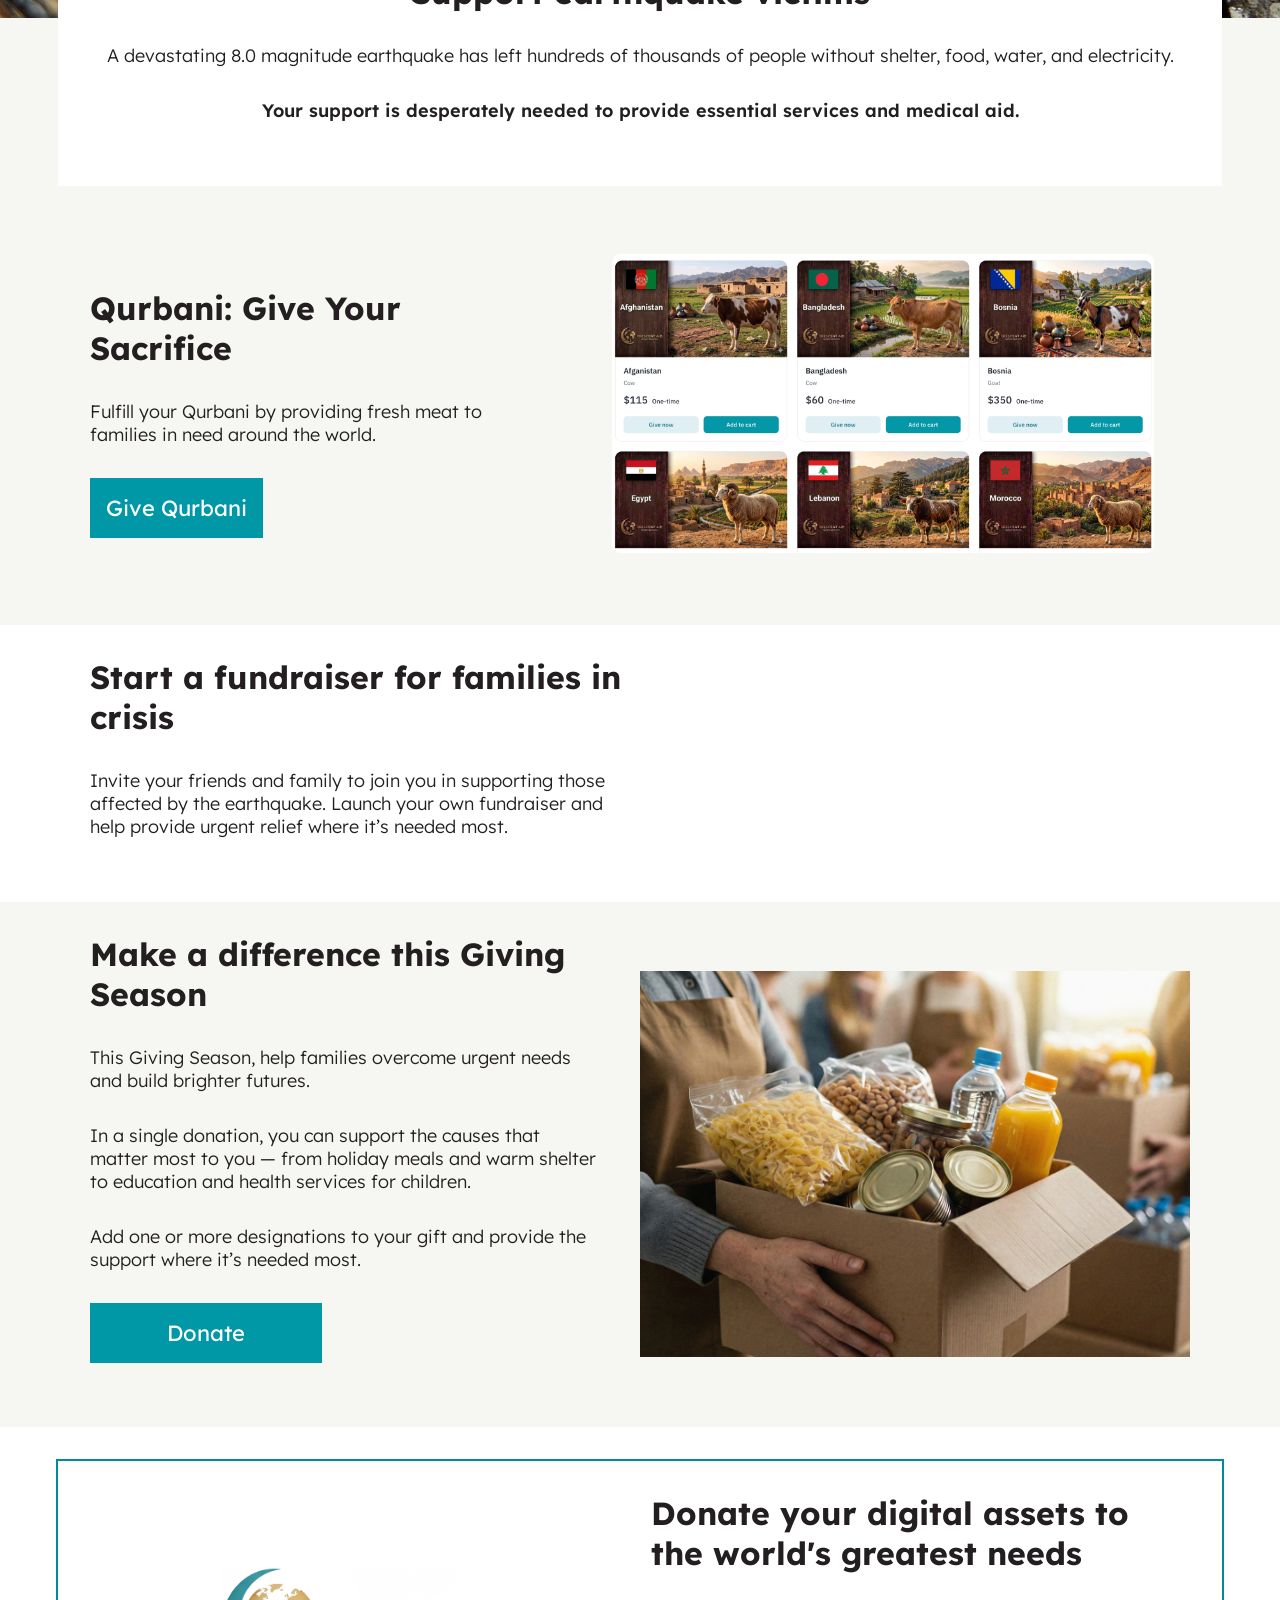
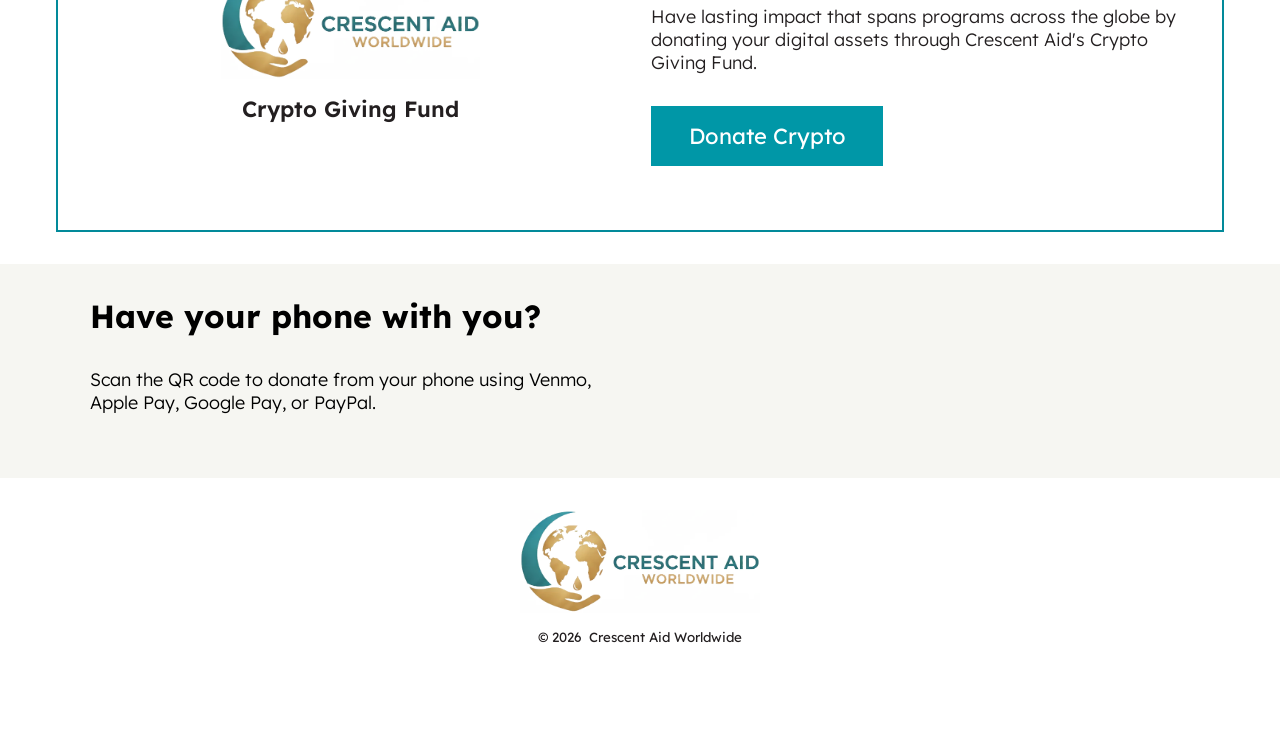
==== commit 2dc3946a: "added zakat_ul_fitr and qurbani gift cart" ====
--- a/index.html
+++ b/index.html
@@ -67,7 +67,7 @@
                 </div>
             </div>
         </section>
-        <section id="programs">
+        <section id="programs" class="gray-section">
             <div class="container">
                 <center>
                     <h1>Where Your Ramadan Giving Helps Most</h1>
@@ -105,7 +105,7 @@
                 </div>
             </div>
         </section>
-        <section id="featured-program" class="gray-section">
+        <section id="featured-program">
             <div class="container">
                 <div class="two-columns">
                     <div class="column">
@@ -122,6 +122,25 @@
                 </div>
             </div>
         </section>
+        <section id="gift-cart" class="gray-section">
+            <div class="container">
+                <div class="two-columns">
+                    <div class="column">
+                        <h1>Support all of the causes that you love, all with one gift.</h1>
+                        <p>Browse our programs, add what matters to you, and give to all of them with a single checkout.</p>
+                        <div style="text-align: center; margin-top: 1rem;">
+                            <a href="giftcart.html" class="button">Browse &amp; Give</a>
+                        </div>
+                    </div>
+                    <div class="column" style="align-items: center; padding: 2rem;">
+                        <a href="giftcart.html">
+                            <img src="assets/img/gift_cart_image.png" alt="Gift Cart" style="max-width: 100%; padding: 0.25rem; box-sizing: border-box; border-radius: 12px;">
+                        </a>
+                    </div>
+                </div>
+            </div>
+        </section>
+
         <section id="premiums">
             <div class="container">
                 <div class="two-columns">
@@ -199,17 +218,17 @@
 
             </div>
         </section>
-        <section id="illuminate">
-            <div class="container">
-                <div class="two-columns">
-                    <div class="column">
-                        <h1>Illuminate a Village’s Masjid & School</h1>
-                        <p>Without reliable power, children can’t learn, families can’t gather. Your gift installs solar
-                            energy that lights a village and sparks hope.</p>
-                        <img src="assets/img/village.png" alt="">
-                    </div>
-                    <div class="column">
-                        <a href="#XYCYQUXX" style="display: none"></a>
+        <section id="zakat-ul-fitr">
+            <div class="container">
+                <div class="two-columns">
+                    <div class="column">
+                        <h1>Zakat-ul-Fitr</h1>
+                        <p>Zakat-ul-Fitr gives hope to the needy. At just $15 per person, your donation transforms into a
+                            nourishing meal for someone living in poverty.</p>
+                        <img src="assets/img/Zakut-ul-Fitr.png" alt="Zakat-ul-Fitr">
+                    </div>
+                    <div class="column">
+                        <a href="#XKYVFAPE" style="display: none"></a>
                     </div>
                 </div>
             </div>
@@ -227,6 +246,25 @@
                 </center>
             </div>
         </section>
+        <section id="qurbani" class="gray-section">
+            <div class="container">
+                <div class="two-columns">
+                    <div class="column">
+                        <h1>Qurbani: Give Your Sacrifice</h1>
+                        <p>Fulfill your Qurbani by providing fresh meat to families in need around the world.</p>
+                        <div style="text-align: center; margin-top: 1rem;">
+                            <a href="qurbani.html" class="button">Give Qurbani</a>
+                        </div>
+                    </div>
+                    <div class="column" style="align-items: center; padding: 2rem;">
+                        <a href="qurbani.html">
+                            <img src="assets/img/qurbani.png" alt="Qurbani"
+                                style="max-width: 100%; padding: 0.25rem; box-sizing: border-box; border-radius: 12px;">
+                        </a>
+                    </div>
+                </div>
+            </div>
+        </section>
         <section id="fundraiser">
             <div class="container">
                 <div class="two-columns">
@@ -259,11 +297,7 @@
                     </div>
                 </div>
             </div>
-            <section id="giving-cart" class="gray-section">
-           <h1 style="text-align:center;">Sadaqah & Support.</h1>
- 
-             <a href="#FUNNRMBUXZS" style="display: none"></a>
-        </section>
+            
         </section>
         <section id="crypto">
             <div class="container">
@@ -282,7 +316,7 @@
                 </div>
             </div>
         </section>
-        <section id="qr">
+        <section id="qr" class="gray-section">
             <div class="container">
                 <div class="two-columns">
                     <div class="column">
--- a/assets/css/style.css
+++ b/assets/css/style.css
@@ -186,8 +186,8 @@
     top: 200px;
 }
 
-/* Fundraiser */
-#fundraiser {
+/* Qurbani — space below earthquake card (#earthquake .container uses top: 200px) */
+#qurbani {
     padding-top: 200px;
 }
 
@@ -222,7 +222,7 @@
 
 #qr h1,
 #qr p {
-    color: #fff;
+    color: #000;
 }
 
 footer {
